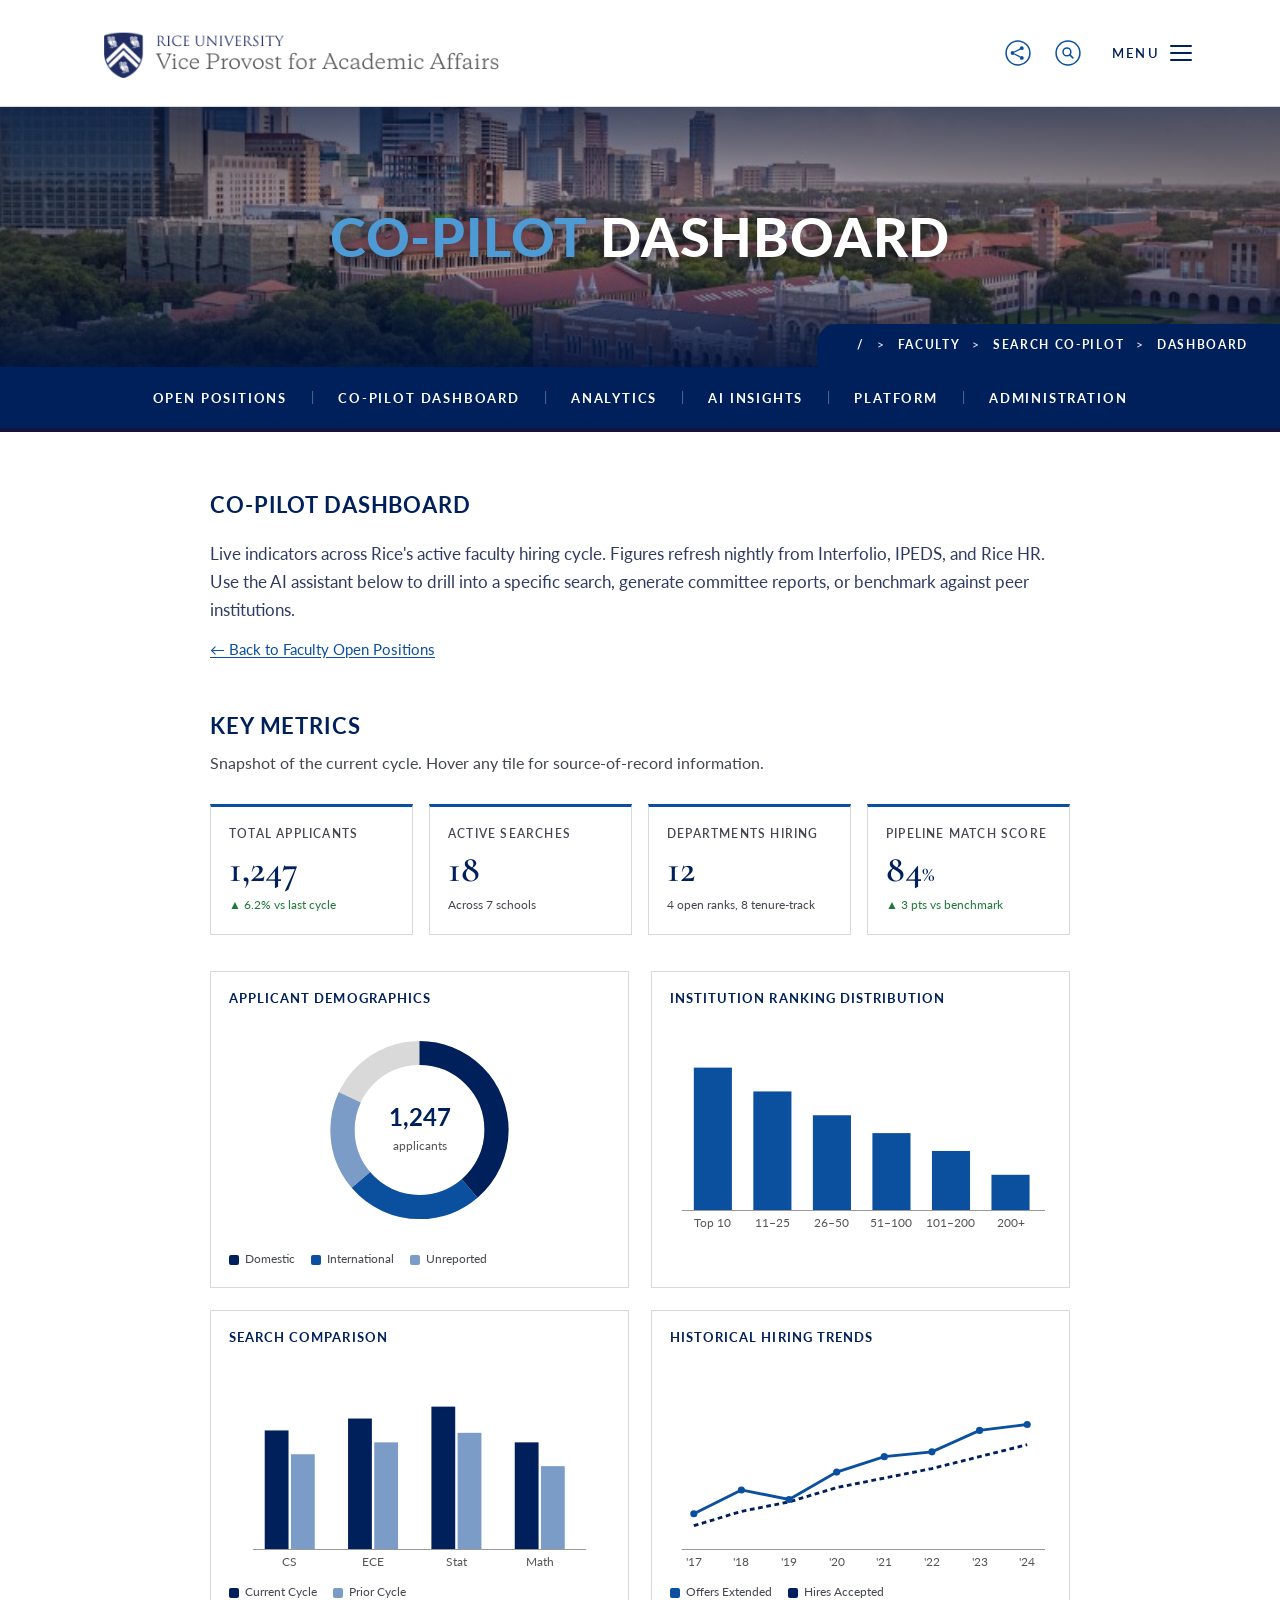
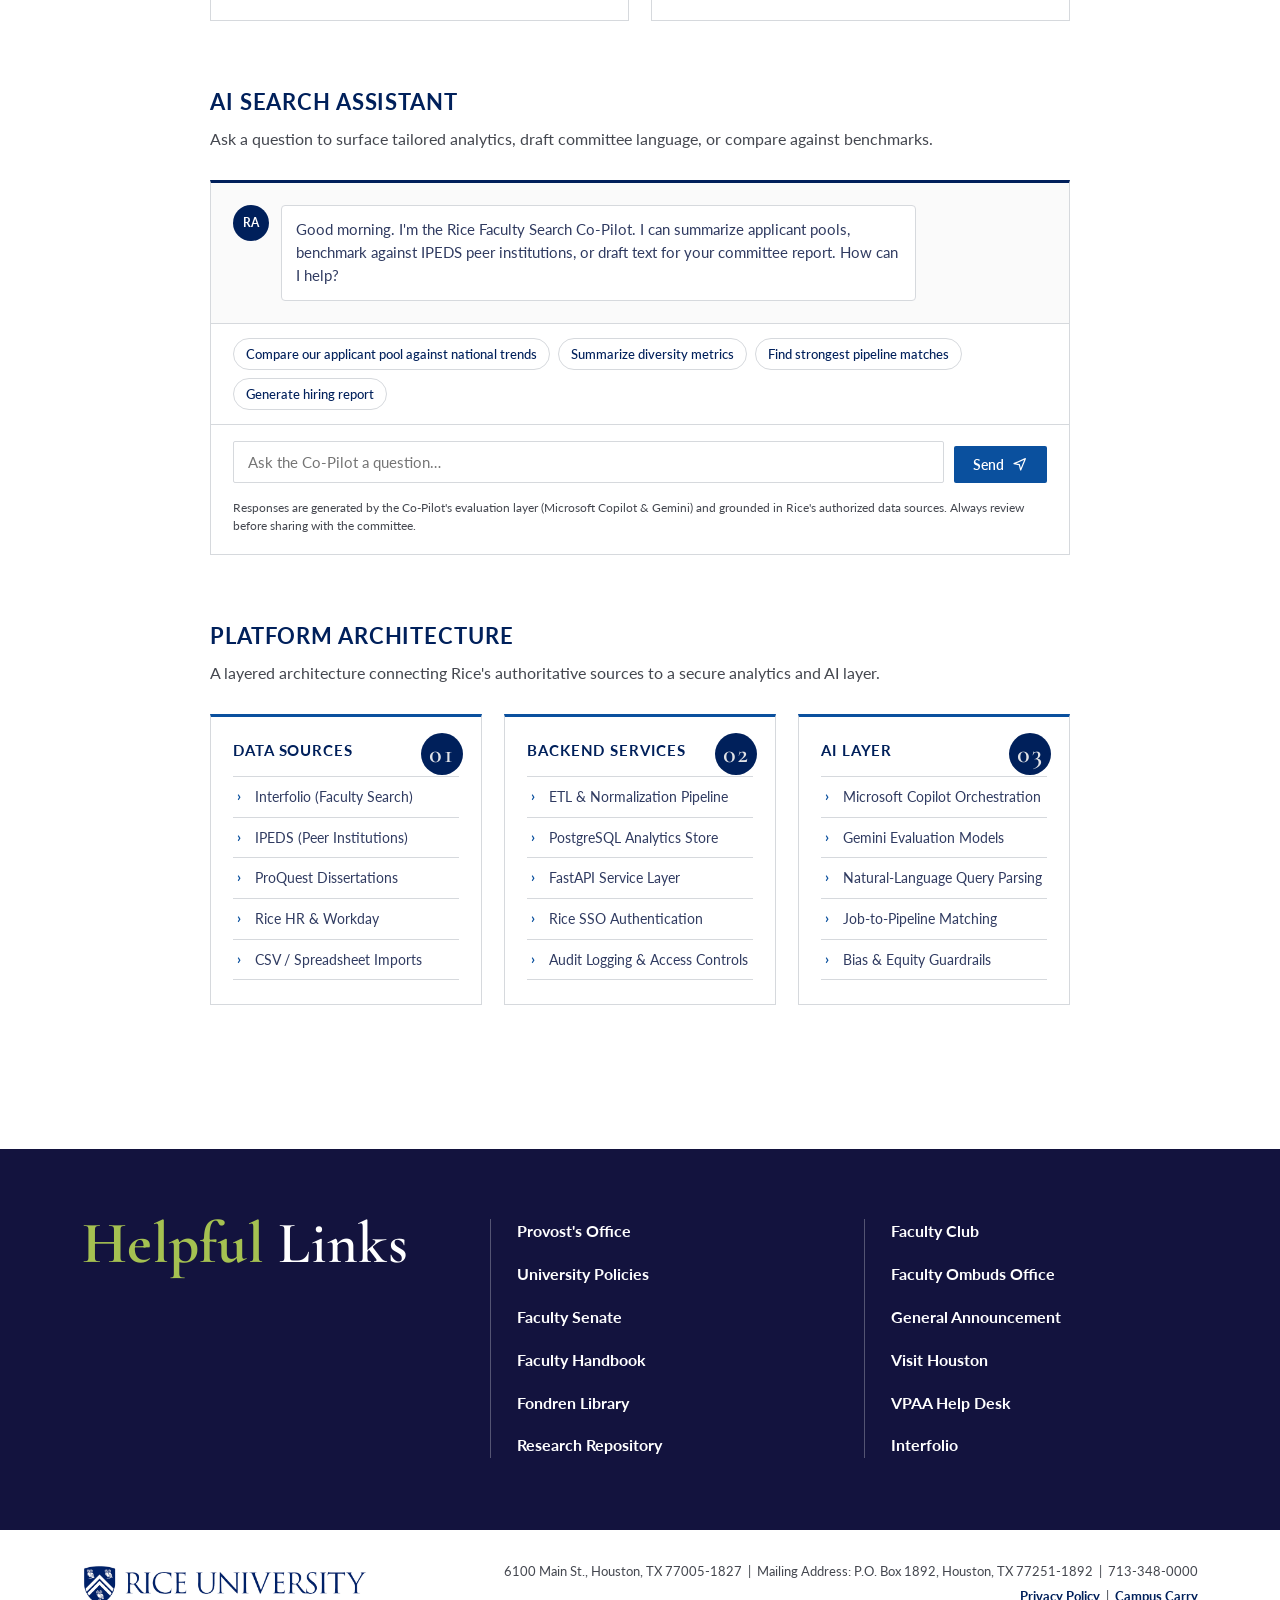
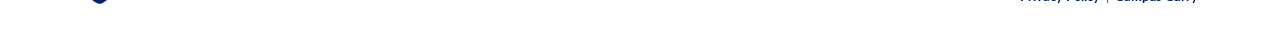
==== dashboard.html @ 3930cdb6 "Initial commit: Rice Faculty Search Co-Pilot frontend Static frontend foundation modeled on the Rice" ====
<!DOCTYPE html>
<html lang="en">
<head>
  <meta charset="UTF-8" />
  <meta name="viewport" content="width=device-width, initial-scale=1.0" />
  <title>Co-Pilot Dashboard | Faculty Search Co-Pilot | Rice University</title>
  <meta name="description" content="Analytics, AI insights, and platform information for the Rice Faculty Search Co-Pilot." />
  <link rel="preconnect" href="https://fonts.googleapis.com" />
  <link rel="preconnect" href="https://fonts.gstatic.com" crossorigin />
  <link href="https://fonts.googleapis.com/css2?family=Cormorant+Garamond:wght@400;500;600;700&family=Lato:wght@300;400;700;900&display=swap" rel="stylesheet" />
  <link rel="stylesheet" href="styles.css?v=14" />
</head>
<body>

  <!-- ============= HEADER ============= -->
  <header class="site-header" role="banner">
    <div class="site-header__inner">
      <a href="index.html" class="brand" aria-label="Rice University — Vice Provost for Academic Affairs home">
        <img class="brand__lockup" src="assets/rice-lockup.png?v=4" alt="Rice University — Vice Provost for Academic Affairs" />
      </a>

      <div class="site-header__actions">
        <button class="icon-btn" type="button" aria-label="Share this page">
          <svg viewBox="0 0 24 24" aria-hidden="true">
            <circle cx="12" cy="12" r="11" fill="none" stroke="currentColor" stroke-width="1.4" />
            <circle cx="7" cy="12" r="1.8" fill="currentColor" />
            <circle cx="15.5" cy="7.5" r="1.8" fill="currentColor" />
            <circle cx="15.5" cy="16.5" r="1.8" fill="currentColor" />
            <line x1="8.6" y1="11.1" x2="14" y2="8.4" stroke="currentColor" stroke-width="1.2" />
            <line x1="8.6" y1="12.9" x2="14" y2="15.6" stroke="currentColor" stroke-width="1.2" />
          </svg>
        </button>
        <button class="icon-btn" type="button" aria-label="Search">
          <svg viewBox="0 0 24 24" aria-hidden="true">
            <circle cx="12" cy="12" r="11" fill="none" stroke="currentColor" stroke-width="1.4" />
            <circle cx="11" cy="11" r="3.6" fill="none" stroke="currentColor" stroke-width="1.4" />
            <line x1="13.7" y1="13.7" x2="16.5" y2="16.5" stroke="currentColor" stroke-width="1.4" stroke-linecap="round" />
          </svg>
        </button>
        <button class="menu-btn" type="button" aria-label="Open menu" aria-expanded="false" aria-controls="primary-menu">
          <span class="menu-btn__label">MENU</span>
          <span class="menu-btn__icon" aria-hidden="true">
            <span></span><span></span><span></span>
          </span>
        </button>
      </div>
    </div>

    <nav id="primary-menu" class="primary-menu" hidden aria-label="Primary">
      <ul>
        <li><a href="index.html">Open Positions</a></li>
        <li><a href="dashboard.html">Co-Pilot Dashboard</a></li>
        <li><a href="#analytics">Analytics</a></li>
        <li><a href="#ai-insights">AI Insights</a></li>
        <li><a href="#architecture">Platform</a></li>
        <li><a href="index.html#admin">Administration</a></li>
      </ul>
    </nav>
  </header>

  <!-- ============= HERO ============= -->
  <section class="hero hero--short" aria-labelledby="hero-title">
    <img class="hero__image" src="assets/rice-campus.png" alt="" aria-hidden="true" />
    <div class="hero__overlay" aria-hidden="true"></div>

    <div class="hero__content">
      <h1 id="hero-title" class="hero__title">
        <span class="hero__title--accent">CO-PILOT</span><span class="hero__title--plain"> DASHBOARD</span>
      </h1>
    </div>

    <div class="hero__breadcrumb" aria-label="Breadcrumb">
      <span>/</span>
      <span class="hero__breadcrumb-sep">&gt;</span>
      <span>FACULTY</span>
      <span class="hero__breadcrumb-sep">&gt;</span>
      <span>SEARCH CO-PILOT</span>
      <span class="hero__breadcrumb-sep">&gt;</span>
      <span>DASHBOARD</span>
    </div>
  </section>

  <!-- ============= SECONDARY NAV ============= -->
  <nav class="secondary-nav" aria-label="Section">
    <ul class="secondary-nav__list">
      <li><a href="index.html">Open Positions</a></li>
      <li aria-hidden="true" class="secondary-nav__sep">|</li>
      <li><a href="dashboard.html" class="is-active">Co-Pilot Dashboard</a></li>
      <li aria-hidden="true" class="secondary-nav__sep">|</li>
      <li><a href="#analytics">Analytics</a></li>
      <li aria-hidden="true" class="secondary-nav__sep">|</li>
      <li><a href="#ai-insights">AI Insights</a></li>
      <li aria-hidden="true" class="secondary-nav__sep">|</li>
      <li><a href="#architecture">Platform</a></li>
      <li aria-hidden="true" class="secondary-nav__sep">|</li>
      <li><a href="index.html#admin">Administration</a></li>
    </ul>
  </nav>

  <!-- ============= MAIN ============= -->
  <main class="page">

    <section class="intro" aria-labelledby="intro-title">
      <h2 id="intro-title" class="intro__title">Co-Pilot Dashboard</h2>
      <p class="intro__lede">
        Live indicators across Rice's active faculty hiring cycle. Figures refresh
        nightly from Interfolio, IPEDS, and Rice HR. Use the AI assistant below to
        drill into a specific search, generate committee reports, or benchmark
        against peer institutions.
      </p>
      <p class="intro__meta">
        <a href="index.html">&larr; Back to Faculty Open Positions</a>
      </p>
    </section>

    <!-- Analytics -->
    <section class="analytics" id="analytics" aria-labelledby="analytics-title">
      <header class="section-header">
        <h2 id="analytics-title" class="section-header__title">Key Metrics</h2>
        <p class="section-header__lede">Snapshot of the current cycle. Hover any tile for source-of-record information.</p>
      </header>

      <div class="kpi-grid">
        <div class="kpi">
          <div class="kpi__label">Total Applicants</div>
          <div class="kpi__value">1,247</div>
          <div class="kpi__delta kpi__delta--up">&#9650; 6.2% vs last cycle</div>
        </div>
        <div class="kpi">
          <div class="kpi__label">Active Searches</div>
          <div class="kpi__value">18</div>
          <div class="kpi__delta">Across 7 schools</div>
        </div>
        <div class="kpi">
          <div class="kpi__label">Departments Hiring</div>
          <div class="kpi__value">12</div>
          <div class="kpi__delta">4 open ranks, 8 tenure-track</div>
        </div>
        <div class="kpi">
          <div class="kpi__label">Pipeline Match Score</div>
          <div class="kpi__value">84<span class="kpi__unit">%</span></div>
          <div class="kpi__delta kpi__delta--up">&#9650; 3 pts vs benchmark</div>
        </div>
      </div>

      <div class="chart-grid">
        <figure class="chart">
          <figcaption class="chart__caption">Applicant Demographics</figcaption>
          <svg viewBox="0 0 200 200" class="chart__svg" role="img" aria-label="Demographic breakdown donut chart">
            <circle cx="100" cy="100" r="70" fill="none" stroke="#D9D9D9" stroke-width="22" />
            <circle cx="100" cy="100" r="70" fill="none" stroke="#00205B" stroke-width="22"
                    stroke-dasharray="170 440" transform="rotate(-90 100 100)" />
            <circle cx="100" cy="100" r="70" fill="none" stroke="#0A509E" stroke-width="22"
                    stroke-dasharray="110 440" stroke-dashoffset="-170" transform="rotate(-90 100 100)" />
            <circle cx="100" cy="100" r="70" fill="none" stroke="#7a9cc6" stroke-width="22"
                    stroke-dasharray="80 440" stroke-dashoffset="-280" transform="rotate(-90 100 100)" />
            <text x="100" y="96" text-anchor="middle" font-size="22" font-weight="700" fill="#00205B">1,247</text>
            <text x="100" y="118" text-anchor="middle" font-size="11" fill="#555">applicants</text>
          </svg>
          <ul class="chart__legend">
            <li><span class="legend-swatch" style="background:#00205B"></span> Domestic</li>
            <li><span class="legend-swatch" style="background:#0A509E"></span> International</li>
            <li><span class="legend-swatch" style="background:#7a9cc6"></span> Unreported</li>
          </ul>
        </figure>

        <figure class="chart">
          <figcaption class="chart__caption">Institution Ranking Distribution</figcaption>
          <svg viewBox="0 0 320 180" class="chart__svg" role="img" aria-label="Bar chart of applicant PhD institutions by ranking tier">
            <g fill="#0A509E">
              <rect x="20"  y="40"  width="32" height="120" />
              <rect x="70"  y="60"  width="32" height="100" />
              <rect x="120" y="80"  width="32" height="80" />
              <rect x="170" y="95"  width="32" height="65" />
              <rect x="220" y="110" width="32" height="50" />
              <rect x="270" y="130" width="32" height="30" />
            </g>
            <line x1="10" y1="160" x2="315" y2="160" stroke="#999" stroke-width="1" />
            <g font-size="10" fill="#555" text-anchor="middle">
              <text x="36"  y="174">Top 10</text>
              <text x="86"  y="174">11–25</text>
              <text x="136" y="174">26–50</text>
              <text x="186" y="174">51–100</text>
              <text x="236" y="174">101–200</text>
              <text x="286" y="174">200+</text>
            </g>
          </svg>
        </figure>

        <figure class="chart">
          <figcaption class="chart__caption">Search Comparison</figcaption>
          <svg viewBox="0 0 320 180" class="chart__svg" role="img" aria-label="Grouped bar chart comparing current and prior search">
            <g>
              <rect x="30"  y="60"  width="20" height="100" fill="#00205B" />
              <rect x="52"  y="80"  width="20" height="80"  fill="#7a9cc6" />
              <rect x="100" y="50"  width="20" height="110" fill="#00205B" />
              <rect x="122" y="70"  width="20" height="90"  fill="#7a9cc6" />
              <rect x="170" y="40"  width="20" height="120" fill="#00205B" />
              <rect x="192" y="62"  width="20" height="98"  fill="#7a9cc6" />
              <rect x="240" y="70"  width="20" height="90"  fill="#00205B" />
              <rect x="262" y="90"  width="20" height="70"  fill="#7a9cc6" />
            </g>
            <line x1="20" y1="160" x2="300" y2="160" stroke="#999" stroke-width="1" />
            <g font-size="10" fill="#555" text-anchor="middle">
              <text x="51"  y="174">CS</text>
              <text x="121" y="174">ECE</text>
              <text x="191" y="174">Stat</text>
              <text x="261" y="174">Math</text>
            </g>
          </svg>
          <ul class="chart__legend">
            <li><span class="legend-swatch" style="background:#00205B"></span> Current Cycle</li>
            <li><span class="legend-swatch" style="background:#7a9cc6"></span> Prior Cycle</li>
          </ul>
        </figure>

        <figure class="chart">
          <figcaption class="chart__caption">Historical Hiring Trends</figcaption>
          <svg viewBox="0 0 320 180" class="chart__svg" role="img" aria-label="Line chart of historical faculty hires">
            <polyline fill="none" stroke="#0A509E" stroke-width="2.4"
                      points="20,130 60,110 100,118 140,95 180,82 220,78 260,60 300,55" />
            <polyline fill="none" stroke="#00205B" stroke-width="2.4" stroke-dasharray="4 3"
                      points="20,140 60,128 100,120 140,108 180,100 220,92 260,82 300,72" />
            <g fill="#0A509E">
              <circle cx="20" cy="130" r="3" /><circle cx="60" cy="110" r="3" />
              <circle cx="100" cy="118" r="3" /><circle cx="140" cy="95" r="3" />
              <circle cx="180" cy="82" r="3" /><circle cx="220" cy="78" r="3" />
              <circle cx="260" cy="60" r="3" /><circle cx="300" cy="55" r="3" />
            </g>
            <line x1="10" y1="160" x2="315" y2="160" stroke="#999" stroke-width="1" />
            <g font-size="10" fill="#555" text-anchor="middle">
              <text x="20"  y="174">'17</text>
              <text x="60"  y="174">'18</text>
              <text x="100" y="174">'19</text>
              <text x="140" y="174">'20</text>
              <text x="180" y="174">'21</text>
              <text x="220" y="174">'22</text>
              <text x="260" y="174">'23</text>
              <text x="300" y="174">'24</text>
            </g>
          </svg>
          <ul class="chart__legend">
            <li><span class="legend-swatch" style="background:#0A509E"></span> Offers Extended</li>
            <li><span class="legend-swatch" style="background:#00205B"></span> Hires Accepted</li>
          </ul>
        </figure>
      </div>
    </section>

    <!-- AI Assistant -->
    <section class="assistant" id="ai-insights" aria-labelledby="assistant-title">
      <header class="section-header">
        <h2 id="assistant-title" class="section-header__title">AI Search Assistant</h2>
        <p class="section-header__lede">Ask a question to surface tailored analytics, draft committee language, or compare against benchmarks.</p>
      </header>

      <div class="assistant__panel">
        <div class="assistant__transcript" id="assistantTranscript" aria-live="polite">
          <div class="assistant__msg assistant__msg--bot">
            <div class="assistant__avatar" aria-hidden="true">RA</div>
            <div class="assistant__bubble">
              <p>Good morning. I'm the Rice Faculty Search Co-Pilot. I can summarize applicant pools, benchmark against IPEDS peer institutions, or draft text for your committee report. How can I help?</p>
            </div>
          </div>
        </div>

        <div class="assistant__prompts" role="group" aria-label="Suggested prompts">
          <button type="button" class="prompt-chip">Compare our applicant pool against national trends</button>
          <button type="button" class="prompt-chip">Summarize diversity metrics</button>
          <button type="button" class="prompt-chip">Find strongest pipeline matches</button>
          <button type="button" class="prompt-chip">Generate hiring report</button>
        </div>

        <form class="assistant__input" id="assistantForm" autocomplete="off">
          <label for="assistantInput" class="visually-hidden">Ask the Co-Pilot</label>
          <input id="assistantInput" name="prompt" type="text" placeholder="Ask the Co-Pilot a question…" />
          <button type="submit" class="btn btn--primary assistant__send">
            Send
            <svg viewBox="0 0 24 24" aria-hidden="true">
              <path d="M3 11.5 L20 4 L13 21 L11 13 Z" fill="none" stroke="currentColor" stroke-width="1.8" stroke-linejoin="round" />
            </svg>
          </button>
        </form>

        <p class="assistant__note">Responses are generated by the Co-Pilot's evaluation layer (Microsoft Copilot &amp; Gemini) and grounded in Rice's authorized data sources. Always review before sharing with the committee.</p>
      </div>
    </section>

    <!-- Architecture -->
    <section class="architecture" id="architecture" aria-labelledby="arch-title">
      <header class="section-header">
        <h2 id="arch-title" class="section-header__title">Platform Architecture</h2>
        <p class="section-header__lede">A layered architecture connecting Rice's authoritative sources to a secure analytics and AI layer.</p>
      </header>

      <div class="arch-grid">
        <article class="arch-card">
          <div class="arch-card__badge">01</div>
          <h3 class="arch-card__title">Data Sources</h3>
          <ul class="arch-card__list">
            <li>Interfolio (Faculty Search)</li>
            <li>IPEDS (Peer Institutions)</li>
            <li>ProQuest Dissertations</li>
            <li>Rice HR &amp; Workday</li>
            <li>CSV / Spreadsheet Imports</li>
          </ul>
        </article>

        <article class="arch-card">
          <div class="arch-card__badge">02</div>
          <h3 class="arch-card__title">Backend Services</h3>
          <ul class="arch-card__list">
            <li>ETL &amp; Normalization Pipeline</li>
            <li>PostgreSQL Analytics Store</li>
            <li>FastAPI Service Layer</li>
            <li>Rice SSO Authentication</li>
            <li>Audit Logging &amp; Access Controls</li>
          </ul>
        </article>

        <article class="arch-card">
          <div class="arch-card__badge">03</div>
          <h3 class="arch-card__title">AI Layer</h3>
          <ul class="arch-card__list">
            <li>Microsoft Copilot Orchestration</li>
            <li>Gemini Evaluation Models</li>
            <li>Natural-Language Query Parsing</li>
            <li>Job-to-Pipeline Matching</li>
            <li>Bias &amp; Equity Guardrails</li>
          </ul>
        </article>
      </div>
    </section>

  </main>

  <!-- ============= FOOTER ============= -->
  <footer class="site-footer">
    <div class="site-footer__top">
      <div class="site-footer__top-inner">
        <h2 class="footer-helpful">
          <span class="footer-helpful__accent">Helpful</span> Links
        </h2>
        <ul class="footer-links">
          <li><a href="#">Provost's Office</a></li>
          <li><a href="#">University Policies</a></li>
          <li><a href="#">Faculty Senate</a></li>
          <li><a href="#">Faculty Handbook</a></li>
          <li><a href="#">Fondren Library</a></li>
          <li><a href="#">Research Repository</a></li>
        </ul>
        <ul class="footer-links">
          <li><a href="#">Faculty Club</a></li>
          <li><a href="#">Faculty Ombuds Office</a></li>
          <li><a href="#">General Announcement</a></li>
          <li><a href="#">Visit Houston</a></li>
          <li><a href="#">VPAA Help Desk</a></li>
          <li><a href="#">Interfolio</a></li>
        </ul>
      </div>
    </div>

    <div class="site-footer__bottom">
      <div class="site-footer__bottom-inner">
        <a href="https://www.rice.edu" class="site-footer__wordmark" aria-label="Rice University">
          <img src="assets/rice-university-logo-trimmed.png?v=7" alt="Rice University" />
        </a>
        <div class="site-footer__address">
          <div class="site-footer__address-line">
            6100 Main St., Houston, TX 77005-1827 &nbsp;|&nbsp; Mailing Address: P.O. Box 1892, Houston, TX 77251-1892 &nbsp;|&nbsp; 713-348-0000
          </div>
          <div class="site-footer__address-links">
            <a href="#">Privacy Policy</a> &nbsp;|&nbsp; <a href="#">Campus Carry</a>
          </div>
        </div>
      </div>
    </div>
  </footer>

  <script src="script.js?v=9"></script>
</body>
</html>
---- styles.css ----
/* =========================================================
   Faculty Search Co-Pilot — Rice University VPAA
   Visual reference: Rice Faculty Open Positions page
   ========================================================= */

:root {
  /* Rice University approved brand palette (brand.rice.edu/colors) */
  --rice-blue:       #00205B; /* Primary — Pantone 280 */
  --rice-gray:       #7C7E7F; /* Primary — Pantone 425 */
  --rich-blue:       #0A509E; /* Secondary */
  --medium-blue:     #4D9AD4; /* Secondary */
  --light-blue-gray: #ADC7DC; /* Secondary */
  --light-gray:      #E0E2E6; /* Secondary */
  --midnight-blue:   #13133E; /* Secondary */
  --dark-blue-gray:  #303B61; /* Secondary */
  --dark-gray:       #44474F; /* Secondary */

  /* Semantic tokens */
  --navy:        var(--rice-blue);
  --navy-deep:   var(--midnight-blue);
  --blue:        var(--rich-blue);
  --blue-hover:  #083E7C;
  --accent-blue: var(--medium-blue);
  --border:      #D6D9DD;
  --surface:     #F6F7F9;
  --text:        var(--dark-blue-gray);
  --muted:       var(--dark-gray);
  --header-strip:var(--rice-gray);

  --max-width:   1180px;
  --content-w:   860px;
  /* Brand-aligned fallbacks (Cormorant Garamond ≈ Copernicus; Lato ≈ Mallory) */
  --serif:       "Cormorant Garamond", "Adobe Caslon Pro", "Times New Roman", Georgia, serif;
  --sans:        "Lato", -apple-system, BlinkMacSystemFont, "Segoe UI", Helvetica, Arial, sans-serif;
}

/* ---------- Base ---------- */
*, *::before, *::after { box-sizing: border-box; }
html { -webkit-text-size-adjust: 100%; scroll-behavior: smooth; }
body {
  margin: 0;
  font-family: var(--sans);
  color: var(--text);
  background: #ffffff;
  font-size: 16px;
  line-height: 1.55;
  -webkit-font-smoothing: antialiased;
  -moz-osx-font-smoothing: grayscale;
}
a { color: var(--blue); text-decoration: underline; text-underline-offset: 2px; }
a:hover { color: var(--blue-hover); }
img, svg { max-width: 100%; display: block; }
button { font-family: inherit; cursor: pointer; }
.visually-hidden {
  position: absolute !important;
  width: 1px; height: 1px;
  margin: -1px; padding: 0; overflow: hidden;
  clip: rect(0 0 0 0); white-space: nowrap; border: 0;
}

/* ---------- Header ---------- */
.site-header {
  position: sticky;
  top: 0;
  z-index: 50;
  background: #ffffff;
  border-bottom: 1px solid var(--border);
}
.site-header__inner {
  max-width: var(--max-width);
  margin: 0 auto;
  padding: 14px 32px;
  display: flex;
  align-items: center;
  justify-content: space-between;
  gap: 24px;
}
.brand {
  display: inline-flex;
  align-items: center;
  text-decoration: none;
}
.brand__lockup {
  height: 78px;
  width: auto;
  display: block;
  flex-shrink: 0;
}

.site-header__actions {
  display: flex;
  align-items: center;
  gap: 14px;
  color: var(--blue);
}
.icon-btn {
  background: transparent;
  border: 0;
  padding: 4px;
  color: var(--blue);
  width: 36px; height: 36px;
  display: inline-flex; align-items: center; justify-content: center;
  border-radius: 50%;
  transition: background 0.15s;
}
.icon-btn:hover { background: rgba(0,81,168,0.08); }
.icon-btn svg { width: 26px; height: 26px; }

.menu-btn {
  display: inline-flex;
  align-items: center;
  gap: 10px;
  background: transparent;
  border: 0;
  color: var(--navy);
  padding: 4px 6px 4px 12px;
  font-family: var(--sans);
  font-weight: 600;
  font-size: 13px;
  letter-spacing: 0.18em;
}
.menu-btn:hover { color: var(--blue); }
.menu-btn__icon {
  display: inline-flex;
  flex-direction: column;
  justify-content: space-between;
  width: 22px; height: 16px;
}
.menu-btn__icon span {
  display: block;
  height: 2px;
  background: var(--navy);
  border-radius: 1px;
}
.menu-btn:hover .menu-btn__icon span { background: var(--blue); }

.primary-menu {
  border-top: 1px solid var(--border);
  background: var(--light-gray);
  padding: 16px 32px;
}
.primary-menu ul {
  max-width: var(--max-width);
  margin: 0 auto;
  list-style: none;
  padding: 0;
  display: flex;
  flex-wrap: wrap;
  gap: 8px 28px;
}
.primary-menu a {
  text-decoration: none;
  color: var(--navy);
  font-weight: 600;
  font-size: 14px;
  letter-spacing: 0.06em;
  text-transform: uppercase;
}
.primary-menu a:hover { color: var(--blue); }

/* ---------- Hero ---------- */
.hero {
  position: relative;
  width: 100%;
  height: 380px;
  overflow: hidden;
  background: #001541;
}
.hero--short { height: 260px; }
.hero__image {
  position: absolute;
  inset: 0;
  width: 100%;
  height: 100%;
  object-fit: cover;
  object-position: center 55%;
}
.hero__overlay {
  position: absolute;
  inset: 0;
  /* Layered overlay: navy wash from top + bottom for institutional feel,
     soft vignette, and a subtle warm light bloom in the center so the
     campus photo blends with the navy nav bar below. */
  background:
    linear-gradient(180deg, rgba(0,21,65,0.55) 0%, rgba(0,21,65,0.20) 30%, rgba(0,21,65,0.20) 60%, rgba(0,21,65,0.85) 100%),
    radial-gradient(ellipse at center 55%, rgba(0,0,0,0) 0%, rgba(0,0,0,0.35) 80%);
}
.hero__content {
  position: relative;
  z-index: 2;
  height: 100%;
  max-width: var(--max-width);
  margin: 0 auto;
  padding: 0 32px;
  display: flex;
  align-items: center;
  justify-content: center;
}
.hero__title {
  margin: 0;
  font-family: var(--sans);
  font-weight: 900;
  letter-spacing: 0.015em;
  font-size: clamp(28px, 4.4vw, 54px);
  color: #ffffff;
  text-shadow: 0 2px 16px rgba(0,0,0,0.45);
  text-align: center;
}
.hero__title--accent { color: #4D9AD4; }
.hero__title--plain  { color: #ffffff; }

.hero__breadcrumb {
  position: absolute;
  right: 0;
  bottom: 0;
  z-index: 2;
  background: var(--navy);
  color: #ffffff;
  font-size: 12px;
  font-weight: 700;
  letter-spacing: 0.14em;
  padding: 12px 32px 12px 40px;
  display: flex;
  align-items: center;
  gap: 12px;
  border-top-left-radius: 20px;
}
.hero__breadcrumb-sep { color: #ffffff; font-weight: 600; opacity: 0.85; }

/* ---------- Secondary nav ---------- */
.secondary-nav {
  background: var(--navy);
  border-bottom: 4px solid var(--navy-deep);
}
.secondary-nav__list {
  max-width: var(--max-width);
  margin: 0 auto;
  padding: 18px 32px;
  list-style: none;
  display: flex;
  flex-wrap: wrap;
  justify-content: center;
  align-items: center;
  gap: 0 10px;
}
.secondary-nav a {
  color: #ffffff;
  text-decoration: none;
  font-weight: 700;
  font-size: 13px;
  letter-spacing: 0.14em;
  text-transform: uppercase;
  padding: 6px 14px;
  transition: color 0.15s;
}
.secondary-nav a:hover,
.secondary-nav a:focus-visible {
  color: #A5C151; /* Rice Bright Green accent on hover only */
}
.secondary-nav__sep {
  color: rgba(255,255,255,0.35);
  font-size: 13px;
  user-select: none;
}

/* ---------- Page wrapper ---------- */
.page {
  max-width: var(--max-width);
  margin: 0 auto;
  padding: 56px 32px 80px;
}

/* ---------- Intro ---------- */
.intro {
  max-width: var(--content-w);
  margin: 0 auto 48px;
}
.intro__title {
  font-family: var(--sans);
  font-weight: 700;
  letter-spacing: 0.04em;
  color: var(--navy);
  text-transform: uppercase;
  font-size: 22px;
  margin: 0 0 18px;
}
.intro__links {
  margin: 0 0 20px;
  padding-left: 22px;
}
.intro__links li { margin-bottom: 4px; }
.intro__lede {
  margin: 0 0 14px;
  font-size: 17px;
  line-height: 1.65;
  color: var(--text);
}
.intro__meta {
  margin: 0;
  font-size: 15px;
  color: var(--muted);
}

/* ---------- Section header ---------- */
.section-header {
  max-width: var(--content-w);
  margin: 0 auto 28px;
}
.section-header__title {
  font-family: var(--sans);
  font-weight: 700;
  letter-spacing: 0.04em;
  color: var(--navy);
  text-transform: uppercase;
  font-size: 22px;
  margin: 0 0 8px;
}
.section-header__lede {
  margin: 0;
  font-size: 16px;
  color: var(--muted);
  max-width: 740px;
}

/* ---------- Dashboard CTA banner ---------- */
.dashboard-cta {
  display: grid;
  grid-template-columns: 56px 1fr 32px;
  align-items: center;
  gap: 18px;
  margin-top: 22px;
  padding: 18px 22px;
  background: var(--navy);
  color: #ffffff;
  text-decoration: none;
  border: 1px solid var(--navy);
  border-left: 4px solid #4D9AD4;
  transition: background 0.15s, transform 0.15s;
}
.dashboard-cta:hover {
  background: var(--navy-deep);
  color: #ffffff;
}
.dashboard-cta:hover .dashboard-cta__arrow { transform: translateX(3px); }
.dashboard-cta__icon {
  width: 56px; height: 56px;
  background: rgba(255,255,255,0.10);
  border-radius: 4px;
  display: flex; align-items: center; justify-content: center;
  color: #ffffff;
}
.dashboard-cta__icon svg { width: 30px; height: 30px; }
.dashboard-cta__eyebrow {
  font-size: 11px;
  font-weight: 700;
  letter-spacing: 0.16em;
  color: var(--light-blue-gray);
  text-transform: uppercase;
}
.dashboard-cta__title {
  font-family: var(--serif);
  font-size: 20px;
  font-weight: 600;
  margin-top: 2px;
  line-height: 1.2;
}
.dashboard-cta__text {
  font-size: 14px;
  color: rgba(255,255,255,0.82);
  margin-top: 4px;
  max-width: 640px;
}
.dashboard-cta__arrow {
  color: #ffffff;
  transition: transform 0.15s;
}
.dashboard-cta__arrow svg { width: 28px; height: 28px; }

/* ---------- Open positions ---------- */
.positions {
  max-width: var(--content-w);
  margin: 0 auto 56px;
}
.positions__grid {
  display: grid;
  grid-template-columns: 1fr 1fr;
  gap: 22px;
}
.position {
  background: #ffffff;
  border: 1px solid var(--border);
  display: flex;
  flex-direction: column;
}
.position__header {
  background: var(--header-strip);
  color: #ffffff;
  padding: 14px 18px;
  font-size: 14px;
  font-weight: 500;
  letter-spacing: 0.01em;
}
.position__body {
  padding: 22px 22px 22px;
  background: #fafafa;
  display: flex;
  flex-direction: column;
  flex: 1;
  min-height: 170px;
}
.position__title {
  margin: 0 0 22px;
  font-size: 14px;
  font-weight: 700;
  color: var(--navy);
  text-transform: uppercase;
  letter-spacing: 0.04em;
  line-height: 1.45;
  flex: 1;
}
.position__btn {
  align-self: flex-start;
  margin-top: 0;
}

/* ---------- Buttons ---------- */
.btn {
  display: inline-flex;
  align-items: center;
  gap: 8px;
  border: 1px solid transparent;
  padding: 9px 18px;
  font-size: 14px;
  font-weight: 600;
  text-decoration: none;
  border-radius: 2px;
  transition: background 0.15s, color 0.15s, border-color 0.15s;
  align-self: flex-start;
  margin-top: auto;
}
.btn--primary {
  background: var(--blue);
  color: #ffffff;
}
.btn--primary:hover {
  background: var(--blue-hover);
  color: #ffffff;
}
.btn--ghost {
  background: transparent;
  color: var(--navy);
  border-color: var(--navy);
}
.btn--ghost:hover {
  background: var(--navy);
  color: #ffffff;
}

/* ---------- Analytics ---------- */
.analytics {
  margin-bottom: 64px;
}
.kpi-grid {
  max-width: var(--content-w);
  margin: 0 auto 36px;
  display: grid;
  grid-template-columns: repeat(4, 1fr);
  gap: 16px;
}
.kpi {
  border: 1px solid var(--border);
  border-top: 3px solid var(--blue);
  background: #ffffff;
  padding: 18px 18px 20px;
}
.kpi__label {
  font-size: 12px;
  letter-spacing: 0.1em;
  text-transform: uppercase;
  color: var(--muted);
  font-weight: 600;
}
.kpi__value {
  font-family: var(--serif);
  font-weight: 600;
  font-size: 38px;
  color: var(--navy);
  line-height: 1.05;
  margin-top: 6px;
}
.kpi__unit { font-size: 22px; font-weight: 500; }
.kpi__delta {
  margin-top: 6px;
  font-size: 12px;
  color: var(--muted);
}
.kpi__delta--up { color: #1f7a3a; }

.chart-grid {
  max-width: var(--content-w);
  margin: 0 auto;
  display: grid;
  grid-template-columns: 1fr 1fr;
  gap: 22px;
}
.chart {
  margin: 0;
  border: 1px solid var(--border);
  background: #ffffff;
  padding: 16px 18px 18px;
}
.chart__caption {
  font-size: 13px;
  font-weight: 700;
  text-transform: uppercase;
  letter-spacing: 0.08em;
  color: var(--navy);
  margin: 0 0 12px;
}
.chart__svg {
  width: 100%;
  height: auto;
  max-height: 220px;
}
.chart__legend {
  display: flex;
  flex-wrap: wrap;
  gap: 8px 16px;
  list-style: none;
  padding: 0;
  margin: 10px 0 0;
  font-size: 12px;
  color: var(--muted);
}
.chart__legend li { display: inline-flex; align-items: center; gap: 6px; }
.legend-swatch {
  width: 10px; height: 10px;
  display: inline-block;
  border-radius: 2px;
}

/* ---------- Assistant ---------- */
.assistant { margin-bottom: 64px; }
.assistant__panel {
  max-width: var(--content-w);
  margin: 0 auto;
  background: #ffffff;
  border: 1px solid var(--border);
  border-top: 3px solid var(--navy);
}
.assistant__transcript {
  padding: 22px 22px 8px;
  background: #fafafa;
  border-bottom: 1px solid var(--border);
}
.assistant__msg {
  display: flex;
  gap: 12px;
  margin-bottom: 14px;
}
.assistant__msg--user { flex-direction: row-reverse; }
.assistant__avatar {
  flex-shrink: 0;
  width: 36px; height: 36px;
  background: var(--navy);
  color: #ffffff;
  border-radius: 50%;
  display: inline-flex;
  align-items: center;
  justify-content: center;
  font-size: 12px;
  font-weight: 700;
  letter-spacing: 0.04em;
}
.assistant__msg--user .assistant__avatar { background: var(--blue); }
.assistant__bubble {
  background: #ffffff;
  border: 1px solid var(--border);
  padding: 12px 14px;
  border-radius: 4px;
  max-width: 78%;
  font-size: 15px;
  color: var(--text);
}
.assistant__msg--user .assistant__bubble {
  background: var(--navy);
  color: #ffffff;
  border-color: var(--navy);
}
.assistant__bubble p { margin: 0; }

.assistant__prompts {
  padding: 14px 22px;
  display: flex;
  flex-wrap: wrap;
  gap: 8px;
  border-bottom: 1px solid var(--border);
}
.prompt-chip {
  background: #ffffff;
  border: 1px solid var(--border);
  color: var(--navy);
  padding: 7px 12px;
  font-size: 13px;
  font-weight: 500;
  border-radius: 999px;
  transition: background 0.15s, color 0.15s, border-color 0.15s;
}
.prompt-chip:hover {
  background: var(--navy);
  color: #ffffff;
  border-color: var(--navy);
}

.assistant__input {
  display: flex;
  gap: 10px;
  padding: 16px 22px;
}
.assistant__input input {
  flex: 1;
  border: 1px solid var(--border);
  background: #ffffff;
  padding: 11px 14px;
  font-size: 15px;
  font-family: inherit;
  color: var(--text);
  border-radius: 2px;
}
.assistant__input input:focus {
  outline: 2px solid var(--blue);
  outline-offset: 0;
  border-color: var(--blue);
}
.assistant__send svg { width: 16px; height: 16px; }
.assistant__note {
  margin: 0;
  padding: 0 22px 18px;
  font-size: 12px;
  color: var(--muted);
}

/* ---------- Architecture ---------- */
.architecture { margin-bottom: 64px; }
.arch-grid {
  max-width: var(--content-w);
  margin: 0 auto;
  display: grid;
  grid-template-columns: repeat(3, 1fr);
  gap: 22px;
}
.arch-card {
  background: #ffffff;
  border: 1px solid var(--border);
  border-top: 3px solid var(--blue);
  padding: 22px 22px 24px;
  position: relative;
}
.arch-card__badge {
  position: absolute;
  top: 16px;
  right: 18px;
  font-family: var(--serif);
  font-weight: 600;
  font-size: 26px;
  color: var(--light-gray);
  background: var(--navy);
  width: 42px; height: 42px;
  border-radius: 50%;
  display: flex; align-items: center; justify-content: center;
  font-variant-numeric: tabular-nums;
}
.arch-card__title {
  font-family: var(--sans);
  font-weight: 700;
  text-transform: uppercase;
  letter-spacing: 0.06em;
  color: var(--navy);
  font-size: 15px;
  margin: 0 60px 14px 0;
}
.arch-card__list {
  list-style: none;
  margin: 0;
  padding: 0;
}
.arch-card__list li {
  border-top: 1px solid var(--border);
  padding: 9px 0 9px 22px;
  font-size: 14px;
  position: relative;
  color: var(--text);
}
.arch-card__list li:last-child { border-bottom: 1px solid var(--border); }
.arch-card__list li::before {
  content: "›";
  position: absolute;
  left: 4px;
  top: 8px;
  color: var(--blue);
  font-weight: 700;
}

/* ---------- Admin strip ---------- */
.admin-strip {
  background: var(--light-gray);
  border-top: 1px solid var(--border);
  border-bottom: 1px solid var(--border);
  margin: 0 -32px;
  padding: 36px 32px;
}
.admin-strip__inner {
  max-width: var(--content-w);
  margin: 0 auto;
  display: grid;
  grid-template-columns: 2fr 1fr;
  align-items: center;
  gap: 28px;
}
.admin-strip__title {
  font-family: var(--sans);
  font-weight: 700;
  font-size: 20px;
  color: var(--navy);
  text-transform: uppercase;
  letter-spacing: 0.04em;
  margin: 0 0 8px;
}
.admin-strip__text {
  margin: 0;
  color: var(--text);
  font-size: 15px;
}
.admin-strip__actions {
  display: flex;
  flex-direction: column;
  gap: 10px;
  align-items: stretch;
}
.admin-strip__actions .btn {
  justify-content: center;
  align-self: stretch;
  margin-top: 0;
}

/* ---------- Footer ---------- */
.site-footer { color: #ffffff; }

/* Top tier: navy "Helpful Links" + 2 columns */
.site-footer__top { background: var(--midnight-blue); }
.site-footer__top-inner {
  max-width: var(--max-width);
  margin: 0 auto;
  padding: 64px 32px 72px;
  display: grid;
  grid-template-columns: 1.1fr 1fr 1fr;
  gap: 40px;
  align-items: start;
}
.footer-helpful {
  margin: 0;
  font-family: var(--serif);
  font-weight: 600;
  font-size: clamp(40px, 4.6vw, 60px);
  line-height: 1.05;
  color: #ffffff;
  letter-spacing: 0.005em;
}
.footer-helpful__accent {
  color: #A5C151; /* Rice Bright Green accent */
  font-weight: 700;
}

.footer-links {
  list-style: none;
  margin: 6px 0 0;
  padding: 0 0 0 26px;
  border-left: 1px solid rgba(255,255,255,0.28);
  display: flex;
  flex-direction: column;
  gap: 18px;
}
.footer-links a {
  color: #ffffff;
  text-decoration: none;
  font-family: var(--sans);
  font-weight: 700;
  font-size: 16px;
}
.footer-links a:hover,
.footer-links a:focus-visible { color: #A5C151; /* Rice Bright Green accent on hover */ }

/* Bottom tier: white strip with wordmark + address */
.site-footer__bottom { background: #ffffff; color: var(--text); }
.site-footer__bottom-inner {
  max-width: var(--max-width);
  margin: 0 auto;
  padding: 32px 32px 36px;
  display: grid;
  grid-template-columns: auto 1fr;
  gap: 32px;
  align-items: end;
}
.site-footer__wordmark {
  display: inline-flex;
  align-items: center;
  text-decoration: none;
}
.site-footer__wordmark img {
  height: 44px;
  width: auto;
  display: block;
}
.site-footer__address {
  text-align: right;
  font-size: 12.5px;
  color: var(--muted);
  line-height: 1.65;
  display: flex;
  flex-direction: column;
  gap: 4px;
  min-width: 0;
}
.site-footer__address-line,
.site-footer__address-links { white-space: normal; }
.site-footer__address a {
  color: var(--navy);
  font-weight: 700;
  text-decoration: none;
}
.site-footer__address a:hover { text-decoration: underline; }

/* ---------- Responsive ---------- */
@media (max-width: 1024px) {
  .kpi-grid { grid-template-columns: repeat(2, 1fr); }
  .arch-grid { grid-template-columns: 1fr; }
  .site-footer__top-inner { grid-template-columns: 1fr 1fr; }
  .footer-helpful { grid-column: 1 / -1; }
  .site-footer__bottom-inner { grid-template-columns: 1fr; gap: 18px; align-items: start; }
  .site-footer__address { text-align: left; }
}

@media (max-width: 820px) {
  .site-header__inner { padding: 12px 22px; gap: 14px; }
  .brand__lockup { height: 56px; }
  .icon-btn { width: 32px; height: 32px; }
  .icon-btn svg { width: 22px; height: 22px; }

  .hero { height: 280px; }
  .secondary-nav__list { padding: 14px 18px; gap: 4px 6px; }
  .secondary-nav a { padding: 5px 8px; font-size: 12px; letter-spacing: 0.1em; }
  .secondary-nav__sep { display: none; }

  .page { padding: 40px 22px 60px; }
  .positions__grid { grid-template-columns: 1fr; }
  .chart-grid { grid-template-columns: 1fr; }
  .admin-strip { margin: 0 -22px; padding: 28px 22px; }
  .admin-strip__inner { grid-template-columns: 1fr; }
  .site-footer__top-inner { grid-template-columns: 1fr; padding: 44px 22px 52px; gap: 28px; }
  .site-footer__bottom-inner { padding: 24px 22px 28px; }
  .footer-helpful { font-size: 36px; }
  .footer-links { padding-left: 18px; gap: 14px; }
  .footer-links a { font-size: 15px; }
  .site-footer__wordmark img { height: 34px; }
  .site-footer__address { font-size: 12px; }
  .hero__breadcrumb { padding: 8px 14px; font-size: 11px; gap: 6px; }
  .dashboard-cta { grid-template-columns: 44px 1fr; padding: 14px 16px; gap: 14px; }
  .dashboard-cta__icon { width: 44px; height: 44px; }
  .dashboard-cta__icon svg { width: 24px; height: 24px; }
  .dashboard-cta__arrow { display: none; }
  .dashboard-cta__title { font-size: 17px; }
}

@media (max-width: 560px) {
  .brand__lockup { height: 46px; }
  .kpi-grid { grid-template-columns: 1fr 1fr; }
  .hero { height: 240px; }
  .menu-btn__label { display: none; }
}
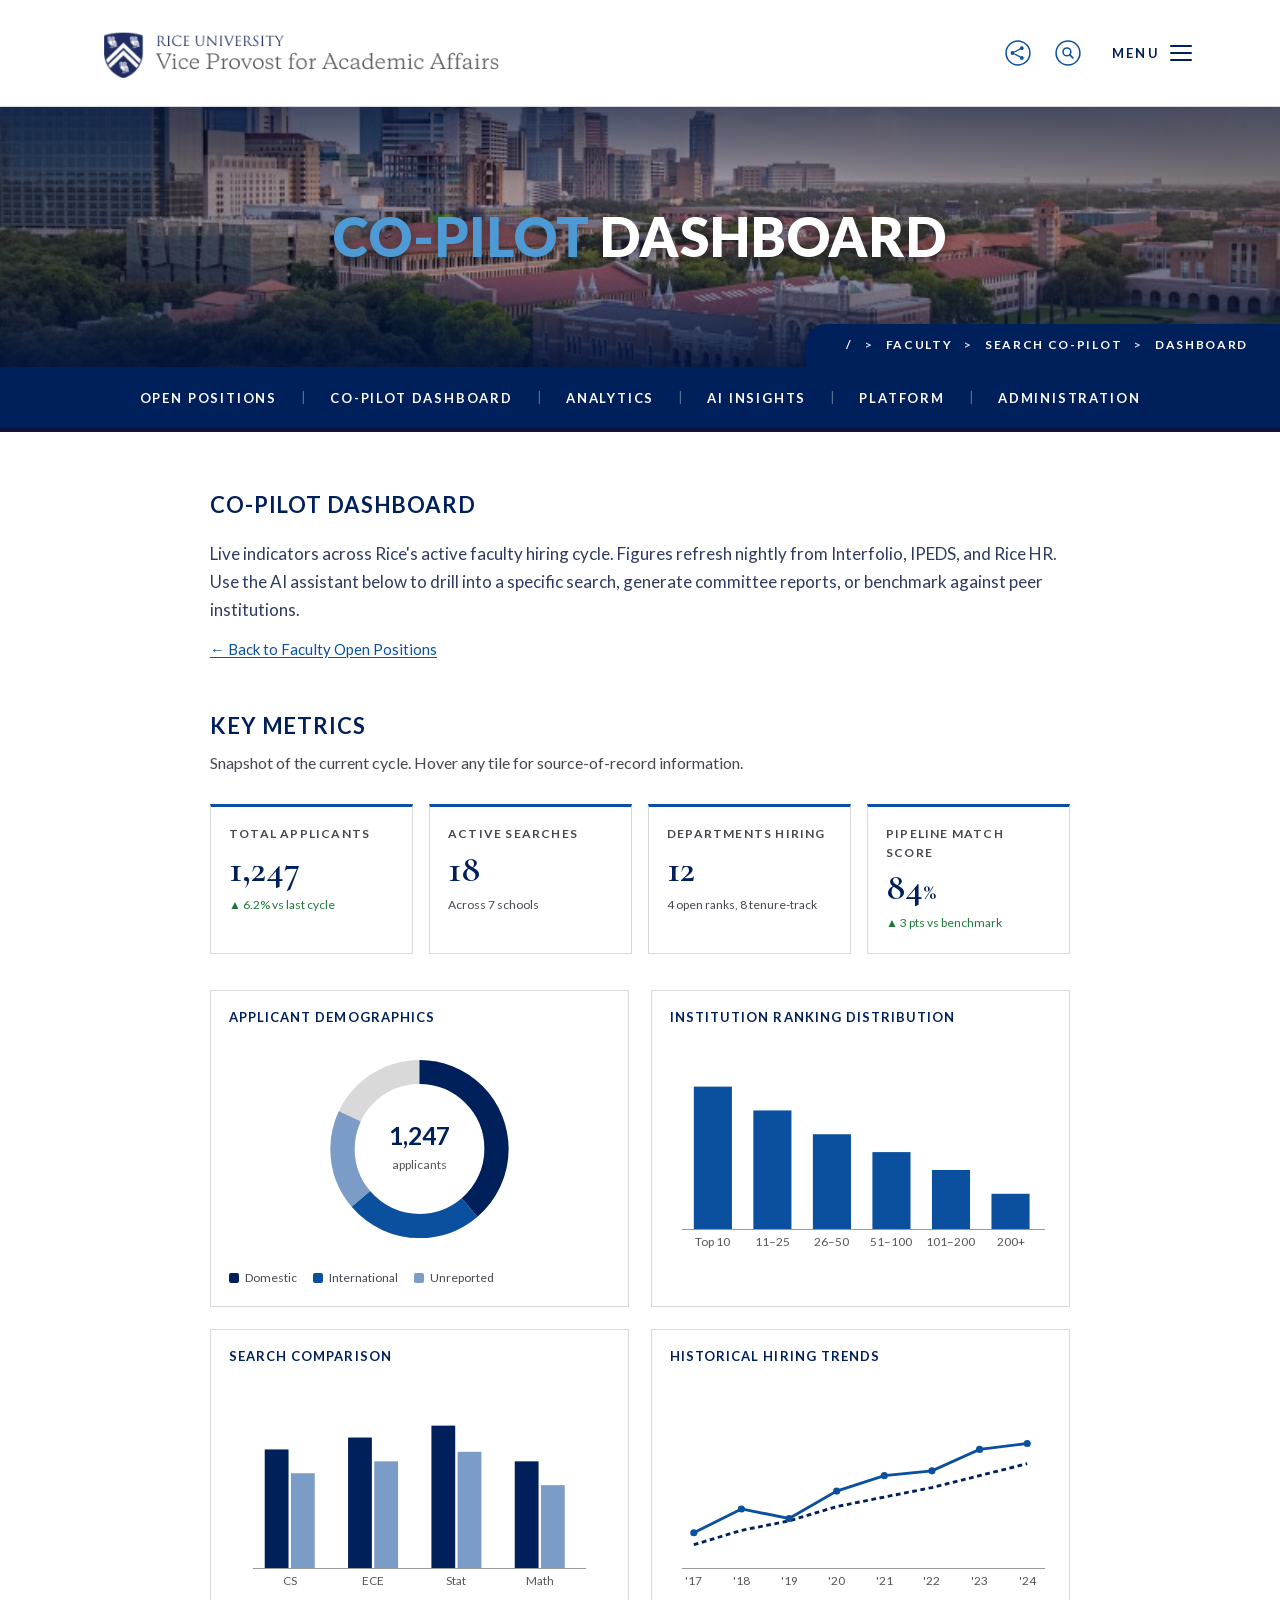
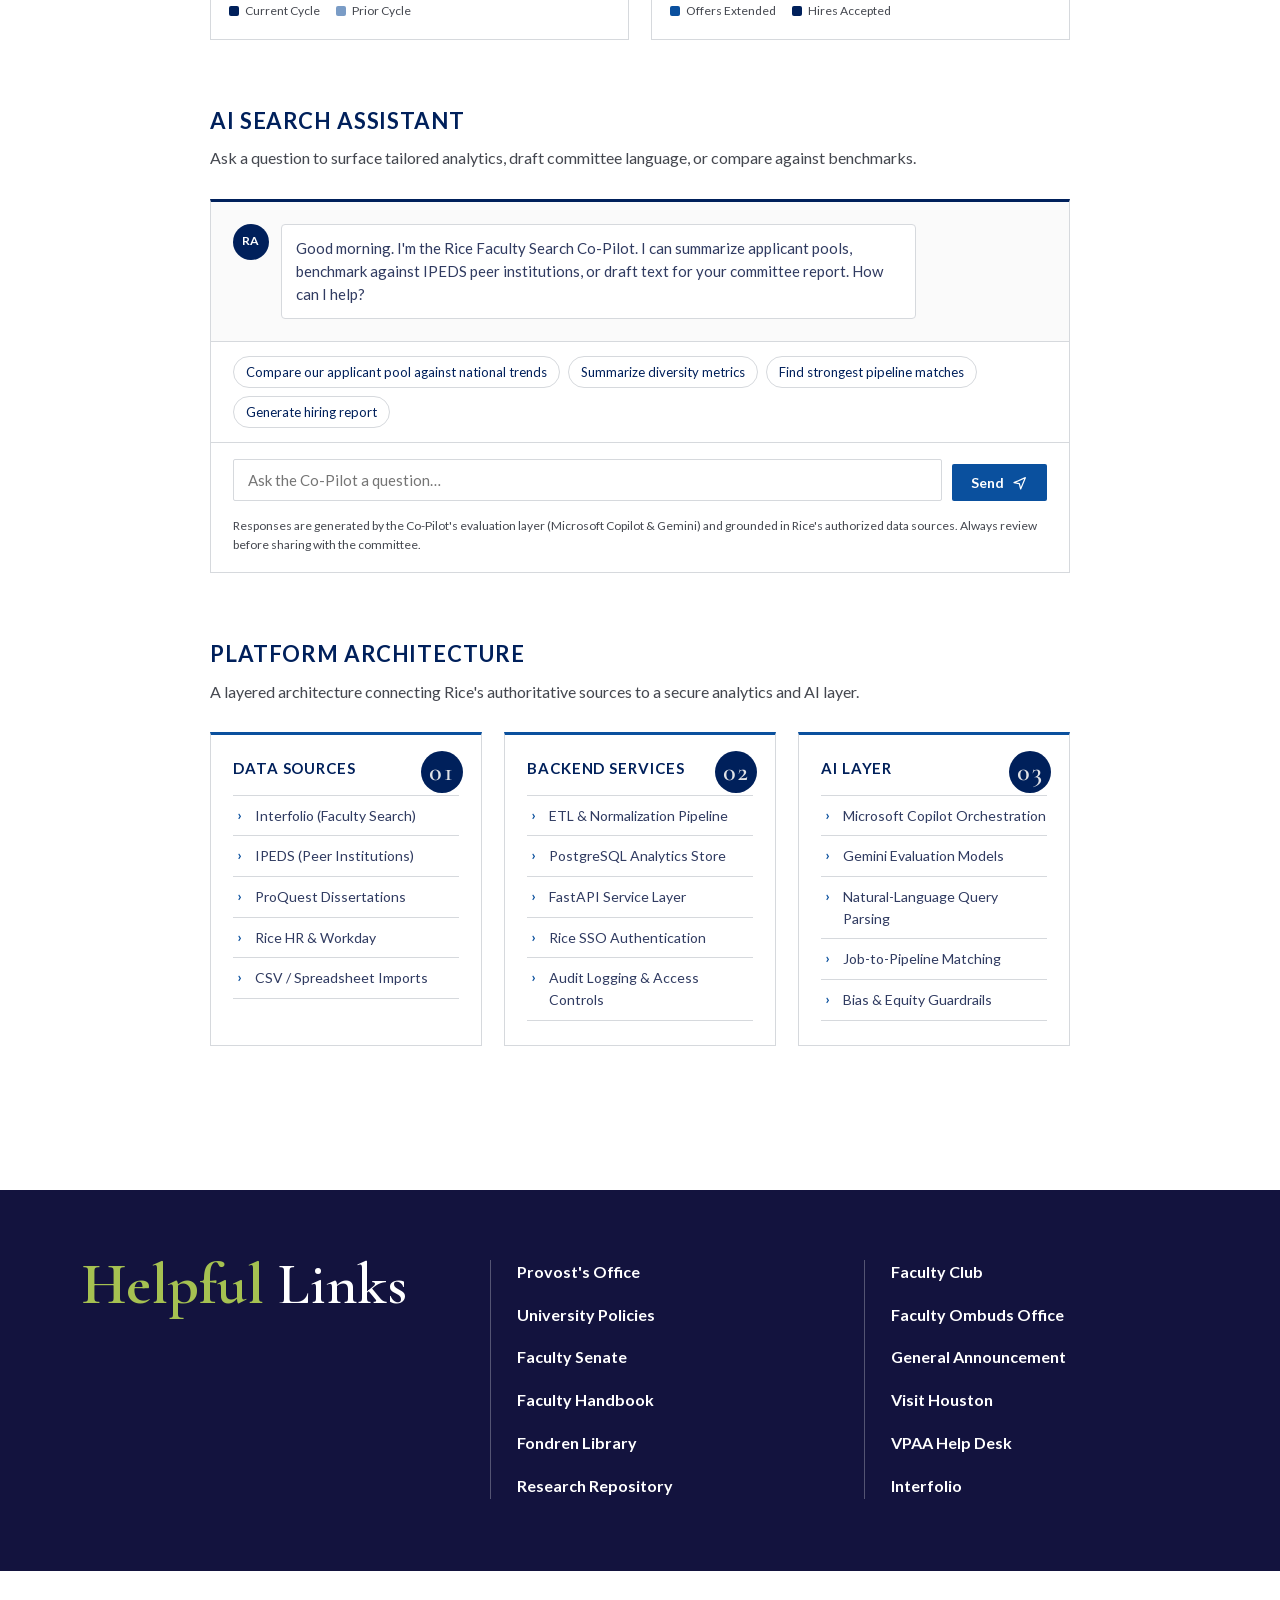
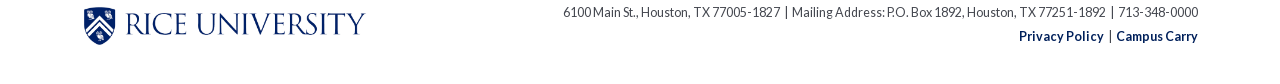
==== commit 536823bb: "Self-host fonts, add split menu overlay, brand polish Fonts: - Self-host Cormorant Garamond (400/500" ====
--- a/dashboard.html
+++ b/dashboard.html
@@ -5,10 +5,10 @@
   <meta name="viewport" content="width=device-width, initial-scale=1.0" />
   <title>Co-Pilot Dashboard | Faculty Search Co-Pilot | Rice University</title>
   <meta name="description" content="Analytics, AI insights, and platform information for the Rice Faculty Search Co-Pilot." />
-  <link rel="preconnect" href="https://fonts.googleapis.com" />
-  <link rel="preconnect" href="https://fonts.gstatic.com" crossorigin />
-  <link href="https://fonts.googleapis.com/css2?family=Cormorant+Garamond:wght@400;500;600;700&family=Lato:wght@300;400;700;900&display=swap" rel="stylesheet" />
-  <link rel="stylesheet" href="styles.css?v=14" />
+  <link rel="stylesheet" href="fonts.css?v=1" />
+  <link rel="preload" as="font" type="font/woff2" href="assets/fonts/lato-400.woff2" crossorigin />
+  <link rel="preload" as="font" type="font/woff2" href="assets/fonts/cormorant-garamond-500.woff2" crossorigin />
+  <link rel="stylesheet" href="styles.css?v=16" />
 </head>
 <body>
 
@@ -46,17 +46,63 @@
       </div>
     </div>
 
-    <nav id="primary-menu" class="primary-menu" hidden aria-label="Primary">
-      <ul>
-        <li><a href="index.html">Open Positions</a></li>
-        <li><a href="dashboard.html">Co-Pilot Dashboard</a></li>
-        <li><a href="#analytics">Analytics</a></li>
-        <li><a href="#ai-insights">AI Insights</a></li>
-        <li><a href="#architecture">Platform</a></li>
-        <li><a href="index.html#admin">Administration</a></li>
-      </ul>
-    </nav>
   </header>
+
+  <!-- ============= MENU OVERLAY ============= -->
+  <div id="primary-menu" class="menu-overlay" aria-hidden="true" aria-label="Site menu">
+    <div class="menu-overlay__topbar">
+      <button class="icon-btn" type="button" aria-label="Share this page" tabindex="-1">
+        <svg viewBox="0 0 24 24" aria-hidden="true">
+          <circle cx="12" cy="12" r="11" fill="none" stroke="currentColor" stroke-width="1.4" />
+          <circle cx="7" cy="12" r="1.8" fill="currentColor" />
+          <circle cx="15.5" cy="7.5" r="1.8" fill="currentColor" />
+          <circle cx="15.5" cy="16.5" r="1.8" fill="currentColor" />
+          <line x1="8.6" y1="11.1" x2="14" y2="8.4" stroke="currentColor" stroke-width="1.2" />
+          <line x1="8.6" y1="12.9" x2="14" y2="15.6" stroke="currentColor" stroke-width="1.2" />
+        </svg>
+      </button>
+      <button class="icon-btn" type="button" aria-label="Search" tabindex="-1">
+        <svg viewBox="0 0 24 24" aria-hidden="true">
+          <circle cx="12" cy="12" r="11" fill="none" stroke="currentColor" stroke-width="1.4" />
+          <circle cx="11" cy="11" r="3.6" fill="none" stroke="currentColor" stroke-width="1.4" />
+          <line x1="13.7" y1="13.7" x2="16.5" y2="16.5" stroke="currentColor" stroke-width="1.4" stroke-linecap="round" />
+        </svg>
+      </button>
+      <button class="menu-overlay__close" type="button" aria-label="Close menu" data-menu-close>
+        <span>CLOSE</span>
+        <svg viewBox="0 0 24 24" aria-hidden="true">
+          <path d="M5 5 L19 19 M19 5 L5 19" stroke="currentColor" stroke-width="2" stroke-linecap="round" />
+        </svg>
+      </button>
+    </div>
+
+    <div class="menu-overlay__grid">
+      <nav class="menu-overlay__panel menu-overlay__panel--image" aria-label="Co-Pilot sections">
+        <img src="assets/rice-campus.png" alt="" aria-hidden="true" />
+        <ul class="menu-overlay__list menu-overlay__list--right">
+          <li><a href="index.html">Open Positions</a></li>
+          <li><a href="dashboard.html">Co-Pilot Dashboard</a></li>
+          <li><a href="dashboard.html#analytics">Analytics</a></li>
+          <li><a href="dashboard.html#ai-insights">AI Insights</a></li>
+          <li><a href="dashboard.html#architecture">Platform</a></li>
+          <li><a href="index.html#admin">Administration</a></li>
+        </ul>
+      </nav>
+
+      <nav class="menu-overlay__panel menu-overlay__panel--white" aria-label="Rice resources">
+        <ul class="menu-overlay__list menu-overlay__list--left">
+          <li><a href="https://www.rice.edu">Home</a></li>
+          <li><a href="#">Provost's Office</a></li>
+          <li><a href="#">Faculty</a></li>
+          <li><a href="#">Faculty Handbook</a></li>
+          <li><a href="#">Search Guidelines</a></li>
+          <li><a href="#">Forms</a></li>
+          <li><a href="#">VPAA Help Desk</a></li>
+          <li><a href="#">Interfolio</a></li>
+        </ul>
+      </nav>
+    </div>
+  </div>
 
   <!-- ============= HERO ============= -->
   <section class="hero hero--short" aria-labelledby="hero-title">
@@ -377,6 +423,6 @@
     </div>
   </footer>
 
-  <script src="script.js?v=9"></script>
+  <script src="script.js?v=15"></script>
 </body>
 </html>
--- a/fonts.css
+++ b/fonts.css
@@ -0,0 +1,56 @@
+@font-face {
+  font-family: 'Cormorant Garamond';
+  font-style: normal;
+  font-weight: 400;
+  font-display: swap;
+  src: url('assets/fonts/cormorant-garamond-400.woff2') format('woff2');
+}
+@font-face {
+  font-family: 'Cormorant Garamond';
+  font-style: normal;
+  font-weight: 500;
+  font-display: swap;
+  src: url('assets/fonts/cormorant-garamond-500.woff2') format('woff2');
+}
+@font-face {
+  font-family: 'Cormorant Garamond';
+  font-style: normal;
+  font-weight: 600;
+  font-display: swap;
+  src: url('assets/fonts/cormorant-garamond-600.woff2') format('woff2');
+}
+@font-face {
+  font-family: 'Cormorant Garamond';
+  font-style: normal;
+  font-weight: 700;
+  font-display: swap;
+  src: url('assets/fonts/cormorant-garamond-700.woff2') format('woff2');
+}
+@font-face {
+  font-family: 'Lato';
+  font-style: normal;
+  font-weight: 300;
+  font-display: swap;
+  src: url('assets/fonts/lato-300.woff2') format('woff2');
+}
+@font-face {
+  font-family: 'Lato';
+  font-style: normal;
+  font-weight: 400;
+  font-display: swap;
+  src: url('assets/fonts/lato-400.woff2') format('woff2');
+}
+@font-face {
+  font-family: 'Lato';
+  font-style: normal;
+  font-weight: 700;
+  font-display: swap;
+  src: url('assets/fonts/lato-700.woff2') format('woff2');
+}
+@font-face {
+  font-family: 'Lato';
+  font-style: normal;
+  font-weight: 900;
+  font-display: swap;
+  src: url('assets/fonts/lato-900.woff2') format('woff2');
+}
--- a/styles.css
+++ b/styles.css
@@ -134,29 +134,124 @@
 }
 .menu-btn:hover .menu-btn__icon span { background: var(--blue); }
 
-.primary-menu {
-  border-top: 1px solid var(--border);
-  background: var(--light-gray);
-  padding: 16px 32px;
-}
-.primary-menu ul {
-  max-width: var(--max-width);
-  margin: 0 auto;
+/* ---------- Menu overlay ---------- */
+.menu-overlay {
+  position: fixed;
+  inset: 0;
+  z-index: 100;
+  opacity: 0;
+  visibility: hidden;
+  transition: opacity 0.28s ease-out, visibility 0s linear 0.28s;
+}
+.menu-overlay.is-open {
+  opacity: 1;
+  visibility: visible;
+  transition: opacity 0.28s ease-out, visibility 0s linear 0s;
+}
+body.menu-open { overflow: hidden; }
+
+.menu-overlay__topbar {
+  position: absolute;
+  top: 0; right: 0;
+  z-index: 3;
+  display: flex;
+  align-items: center;
+  gap: 14px;
+  padding: 14px 32px;
+  height: auto;
+}
+
+.menu-overlay__close {
+  display: inline-flex;
+  align-items: center;
+  gap: 10px;
+  background: transparent;
+  border: 0;
+  color: var(--navy);
+  font-family: var(--sans);
+  font-weight: 700;
+  font-size: 13px;
+  letter-spacing: 0.18em;
+  padding: 6px 8px;
+  cursor: pointer;
+  transition: color 0.15s;
+}
+.menu-overlay__close:hover { color: var(--blue); }
+.menu-overlay__close svg { width: 22px; height: 22px; }
+
+.menu-overlay__grid {
+  display: grid;
+  grid-template-columns: 1fr 1fr;
+  width: 100%;
+  height: 100%;
+}
+
+.menu-overlay__panel {
+  position: relative;
+  display: flex;
+  align-items: center;
+  padding: 100px clamp(48px, 8vw, 140px) 80px;
+  overflow: hidden;
+  will-change: transform, opacity;
+}
+.menu-overlay__panel--image {
+  justify-content: flex-end;
+  background: var(--navy);
+}
+.menu-overlay__panel--image img {
+  position: absolute;
+  inset: 0;
+  width: 100%;
+  height: 100%;
+  object-fit: cover;
+  z-index: 0;
+}
+.menu-overlay__panel--image::after {
+  content: "";
+  position: absolute;
+  inset: 0;
+  z-index: 1;
+  background: linear-gradient(90deg, rgba(0,21,65,0.45), rgba(0,21,65,0.65));
+}
+.menu-overlay__panel--white {
+  background: #ffffff;
+  justify-content: flex-start;
+}
+
+/* Slide-in animation for panels */
+.menu-overlay__panel--image  { transform: translateX(-28px); opacity: 0; }
+.menu-overlay__panel--white  { transform: translateX(28px);  opacity: 0; }
+.menu-overlay.is-open .menu-overlay__panel {
+  transform: translateX(0);
+  opacity: 1;
+  transition:
+    transform 0.42s cubic-bezier(0.22, 0.8, 0.3, 1) 0.05s,
+    opacity  0.32s ease-out 0.05s;
+}
+
+.menu-overlay__list {
+  position: relative;
+  z-index: 2;
   list-style: none;
+  margin: 0;
   padding: 0;
   display: flex;
-  flex-wrap: wrap;
-  gap: 8px 28px;
-}
-.primary-menu a {
+  flex-direction: column;
+  gap: 14px;
+}
+.menu-overlay__list--right { text-align: right; }
+.menu-overlay__list a {
+  font-family: var(--serif);
+  font-size: clamp(22px, 2.4vw, 34px);
+  font-weight: 500;
   text-decoration: none;
-  color: var(--navy);
-  font-weight: 600;
-  font-size: 14px;
-  letter-spacing: 0.06em;
-  text-transform: uppercase;
-}
-.primary-menu a:hover { color: var(--blue); }
+  transition: color 0.15s;
+  display: inline-block;
+}
+.menu-overlay__list--right a { color: #ffffff; }
+.menu-overlay__list--left  a { color: var(--navy); }
+.menu-overlay__list a:hover,
+.menu-overlay__list a:focus-visible { color: #A5C151; }
 
 /* ---------- Hero ---------- */
 .hero {
@@ -856,6 +951,17 @@
   .chart-grid { grid-template-columns: 1fr; }
   .admin-strip { margin: 0 -22px; padding: 28px 22px; }
   .admin-strip__inner { grid-template-columns: 1fr; }
+  .menu-overlay__grid { grid-template-columns: 1fr; grid-template-rows: 1fr 1fr; }
+  .menu-overlay__panel { padding: 80px 28px 32px; }
+  .menu-overlay__panel--white { padding-top: 32px; padding-bottom: 64px; }
+  .menu-overlay__list--right,
+  .menu-overlay__list--left { text-align: left; }
+  .menu-overlay__panel--image { justify-content: flex-start; }
+  .menu-overlay__panel--white { justify-content: flex-start; }
+  .menu-overlay__list { gap: 10px; }
+  .menu-overlay__list a { font-size: 22px; }
+  .menu-overlay__topbar { padding: 12px 22px; }
+
   .site-footer__top-inner { grid-template-columns: 1fr; padding: 44px 22px 52px; gap: 28px; }
   .site-footer__bottom-inner { padding: 24px 22px 28px; }
   .footer-helpful { font-size: 36px; }
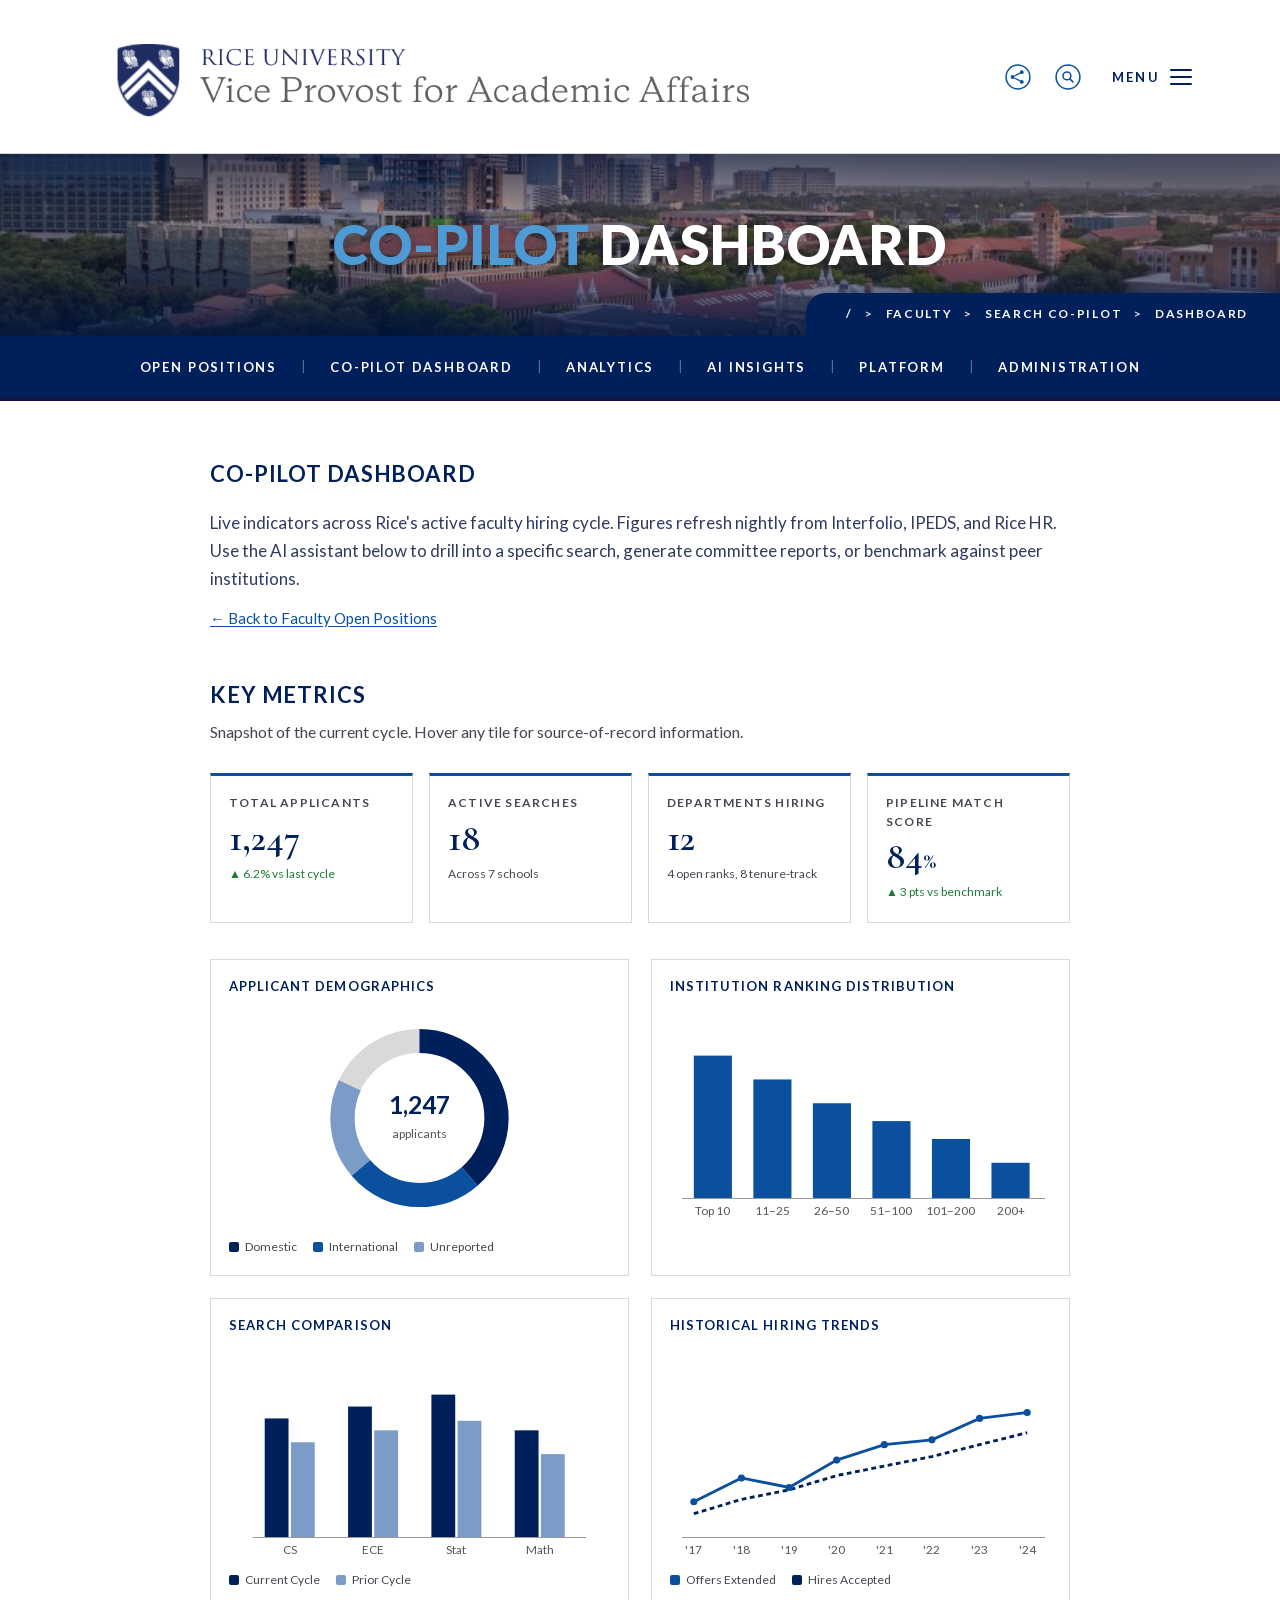
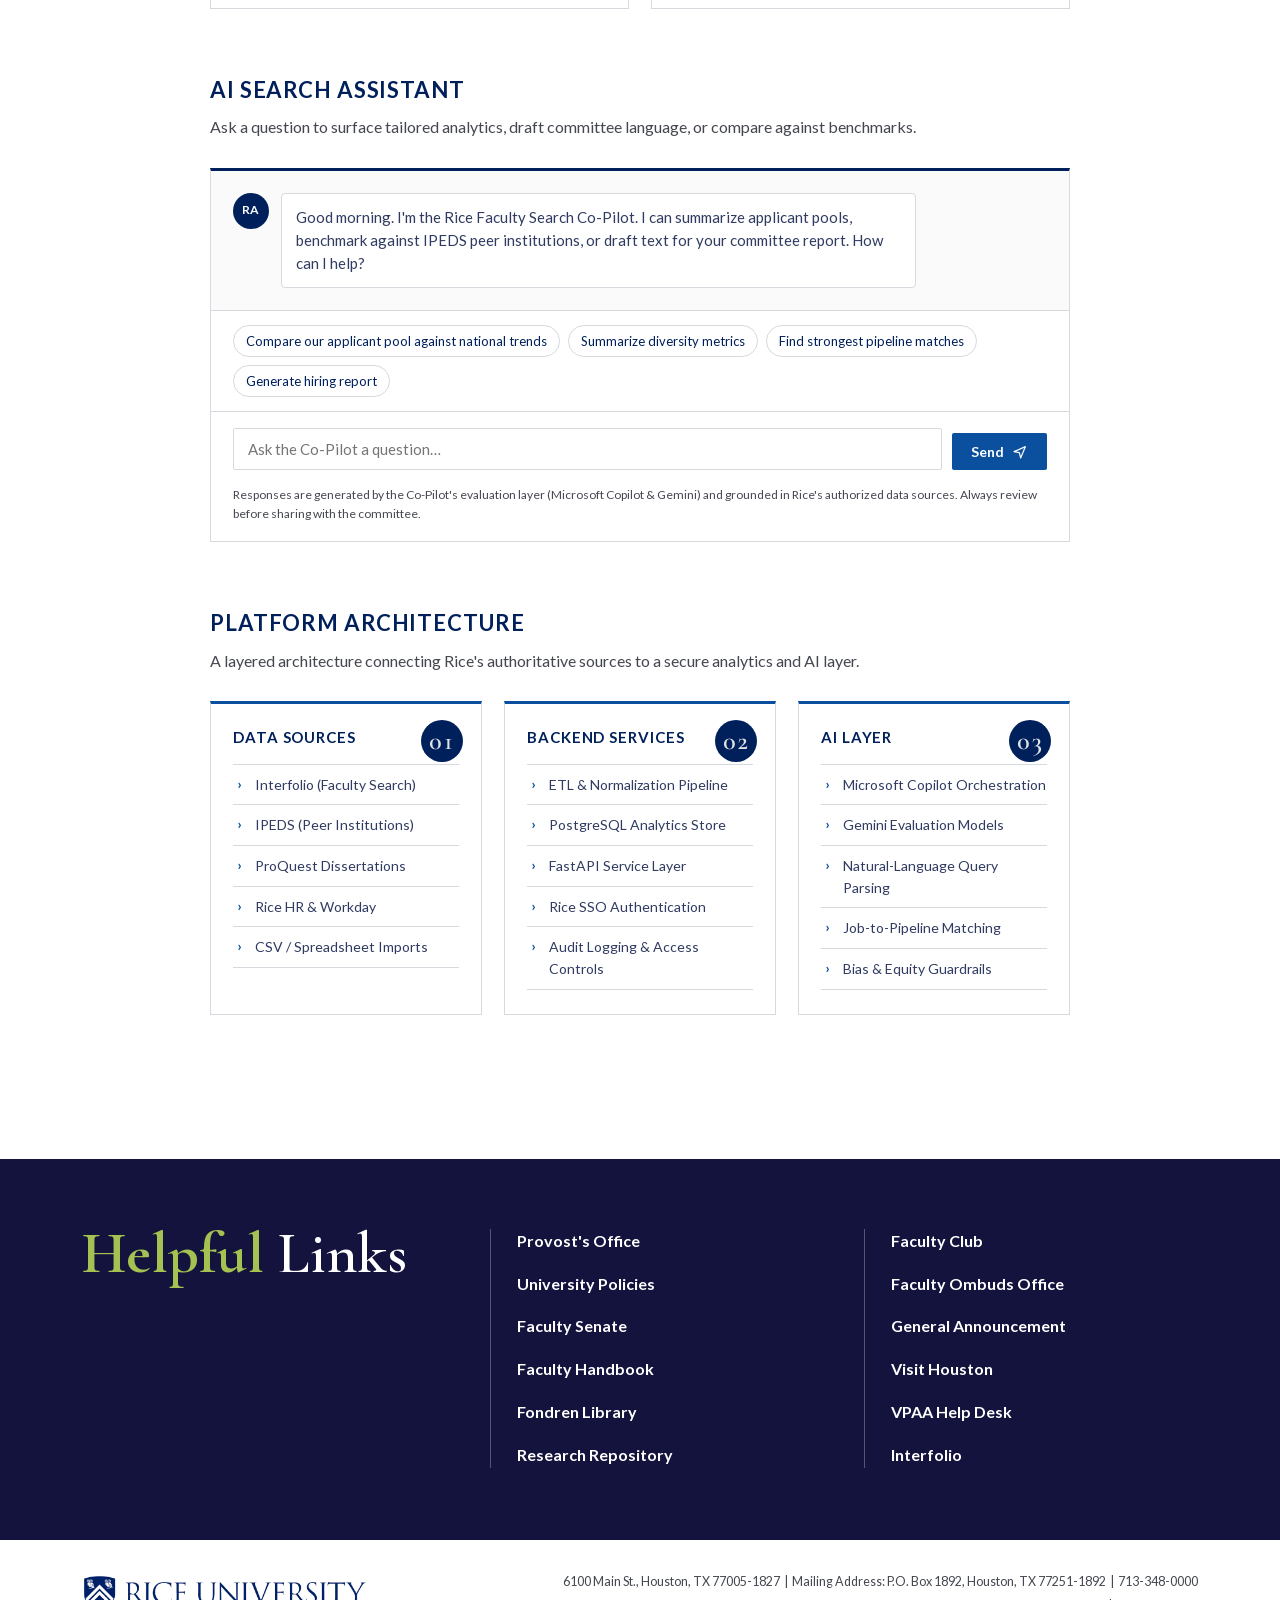
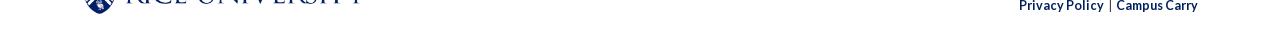
==== commit 324b299c: "Resize header lockup +60%, hero -30% Brand lockup grows from 78px to 125px (desktop), 56 to 90 (tabl" ====
--- a/dashboard.html
+++ b/dashboard.html
@@ -5,10 +5,15 @@
   <meta name="viewport" content="width=device-width, initial-scale=1.0" />
   <title>Co-Pilot Dashboard | Faculty Search Co-Pilot | Rice University</title>
   <meta name="description" content="Analytics, AI insights, and platform information for the Rice Faculty Search Co-Pilot." />
+  <link rel="icon" href="favicon.ico" sizes="any" />
+  <link rel="icon" type="image/png" sizes="32x32" href="assets/favicon-32.png" />
+  <link rel="icon" type="image/png" sizes="16x16" href="assets/favicon-16.png" />
+  <link rel="apple-touch-icon" sizes="180x180" href="assets/favicon-180.png" />
+  <meta name="theme-color" content="#00205B" />
   <link rel="stylesheet" href="fonts.css?v=1" />
   <link rel="preload" as="font" type="font/woff2" href="assets/fonts/lato-400.woff2" crossorigin />
   <link rel="preload" as="font" type="font/woff2" href="assets/fonts/cormorant-garamond-500.woff2" crossorigin />
-  <link rel="stylesheet" href="styles.css?v=16" />
+  <link rel="stylesheet" href="styles.css?v=17" />
 </head>
 <body>
 
--- a/styles.css
+++ b/styles.css
@@ -81,7 +81,7 @@
   text-decoration: none;
 }
 .brand__lockup {
-  height: 78px;
+  height: 125px;
   width: auto;
   display: block;
   flex-shrink: 0;
@@ -257,11 +257,11 @@
 .hero {
   position: relative;
   width: 100%;
-  height: 380px;
+  height: 266px;
   overflow: hidden;
   background: #001541;
 }
-.hero--short { height: 260px; }
+.hero--short { height: 182px; }
 .hero__image {
   position: absolute;
   inset: 0;
@@ -937,11 +937,11 @@
 
 @media (max-width: 820px) {
   .site-header__inner { padding: 12px 22px; gap: 14px; }
-  .brand__lockup { height: 56px; }
+  .brand__lockup { height: 90px; }
   .icon-btn { width: 32px; height: 32px; }
   .icon-btn svg { width: 22px; height: 22px; }
 
-  .hero { height: 280px; }
+  .hero { height: 196px; }
   .secondary-nav__list { padding: 14px 18px; gap: 4px 6px; }
   .secondary-nav a { padding: 5px 8px; font-size: 12px; letter-spacing: 0.1em; }
   .secondary-nav__sep { display: none; }
@@ -978,8 +978,8 @@
 }
 
 @media (max-width: 560px) {
-  .brand__lockup { height: 46px; }
+  .brand__lockup { height: 74px; }
   .kpi-grid { grid-template-columns: 1fr 1fr; }
-  .hero { height: 240px; }
+  .hero { height: 168px; }
   .menu-btn__label { display: none; }
 }
